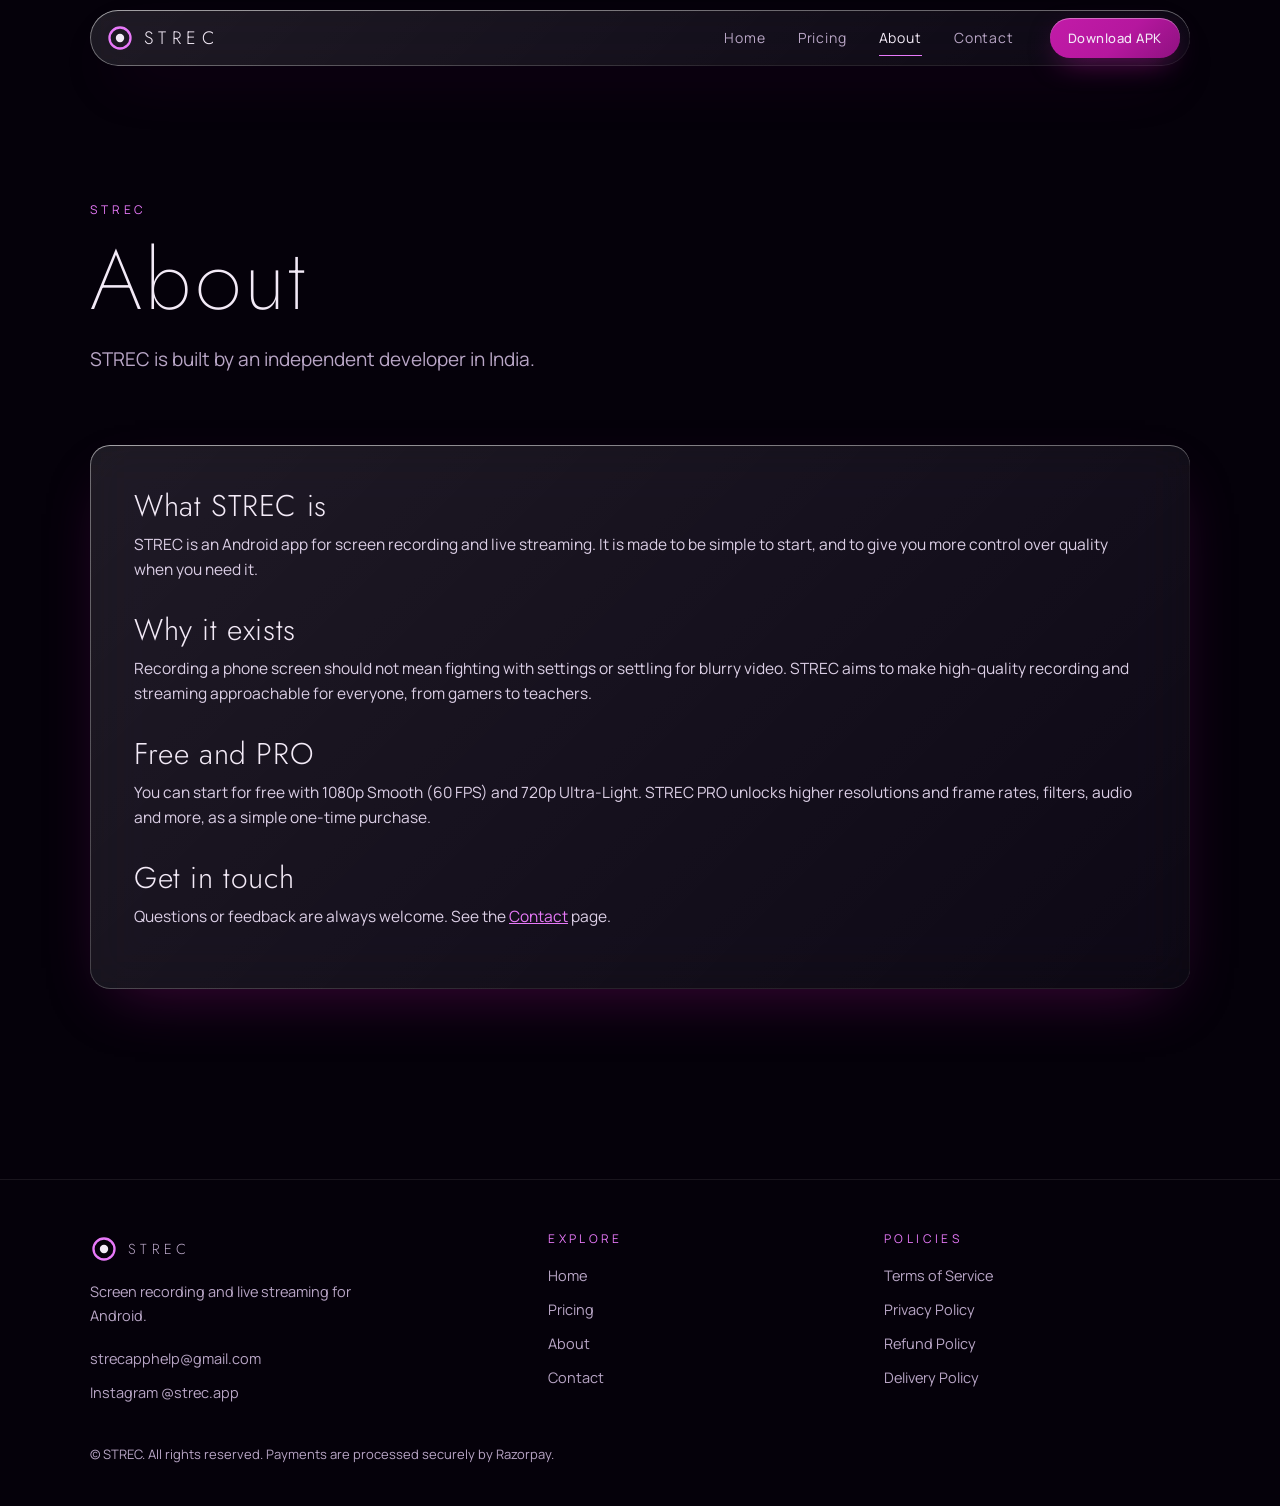
==== about.html @ 60916a2f "Add files via upload" ====
<!doctype html>
<html lang="en"><head><meta charset="utf-8"><meta name="viewport" content="width=device-width,initial-scale=1,viewport-fit=cover">
<title>About | STREC</title><meta name="description" content="About STREC, an Android screen recorder and live streaming app built by an independent developer in India.">
<meta name="theme-color" content="#05010A"><link rel="icon" href="data:image/svg+xml,%3Csvg xmlns='http://www.w3.org/2000/svg' viewBox='0 0 24 24'%3E%3Crect width='24' height='24' rx='6' fill='%2305010A'/%3E%3Ccircle cx='12' cy='12' r='7' fill='none' stroke='%23E879F9' stroke-width='2'/%3E%3Ccircle cx='12' cy='12' r='2.6' fill='%23F3EAF7'/%3E%3C/svg%3E">
<link rel="preconnect" href="https://fonts.googleapis.com"><link rel="preconnect" href="https://fonts.gstatic.com" crossorigin>
<link href="https://fonts.googleapis.com/css2?family=Jost:wght@200;300;400&family=Manrope:wght@400;500&display=swap" rel="stylesheet">
<link rel="stylesheet" href="style.css"></head><body>
<header class="nav"><div class="nav-in glass"><a class="brand" href="index.html" aria-label="STREC home"><img src="logo.png" alt="" onerror="this.style.display='none';this.nextElementSibling.style.display='block'"><svg class="fb" viewBox="0 0 24 24" aria-hidden="true"><circle cx="12" cy="12" r="9" fill="none" stroke="#E879F9" stroke-width="2"/><circle cx="12" cy="12" r="3.6" fill="#F3EAF7"/></svg><span>STREC</span></a>
<nav class="nav-links" aria-label="Main"><a href="index.html">Home</a><a href="pricing.html">Pricing</a><a href="about.html" aria-current=page>About</a><a href="contact.html">Contact</a></nav>
<a class="btn primary nav-cta" href="https://drive.google.com/file/d/1EqImzIEj4myHIgYVtxPF5uFmVYsRdt_-/view?usp=drivesdk" target="_blank" rel="noopener noreferrer">Download APK</a>
<button class="burger" aria-label="Menu" aria-expanded="false"><span></span><span></span><span></span></button></div></header>
<nav class="menu" aria-label="Menu" aria-hidden="true"><a href="index.html">Home</a><a href="pricing.html">Pricing</a><a href="about.html">About</a><a href="contact.html">Contact</a><a href="terms.html">Terms of Service</a><a href="privacy.html">Privacy Policy</a><a href="refund.html">Refund Policy</a><a href="delivery.html">Delivery Policy</a></nav>
<main>
<div class="page-top"><div class="wrap"><span class="eyebrow">STREC</span><h1>About</h1><p class="lead" style="margin-top:18px">STREC is built by an independent developer in India.</p></div></div>
<section class="s" style="padding-top:20px"><div class="wrap"><div class="panel glass">
<h2>What STREC is</h2><p>STREC is an Android app for screen recording and live streaming. It is made to be simple to start, and to give you more control over quality when you need it.</p>
<h2>Why it exists</h2><p>Recording a phone screen should not mean fighting with settings or settling for blurry video. STREC aims to make high-quality recording and streaming approachable for everyone, from gamers to teachers.</p>
<h2>Free and PRO</h2><p>You can start for free with 1080p Smooth (60 FPS) and 720p Ultra-Light. STREC PRO unlocks higher resolutions and frame rates, filters, audio and more, as a simple one-time purchase.</p>
<h2>Get in touch</h2><p>Questions or feedback are always welcome. See the <a href="contact.html">Contact</a> page.</p>
</div></div></section>
</main>
<footer class="foot"><div class="wrap"><div class="fgrid">
<div><a class="brand" href="index.html"><img src="logo.png" alt="" onerror="this.style.display='none';this.nextElementSibling.style.display='block'"><svg class="fb" viewBox="0 0 24 24" aria-hidden="true"><circle cx="12" cy="12" r="9" fill="none" stroke="#E879F9" stroke-width="2"/><circle cx="12" cy="12" r="3.6" fill="#F3EAF7"/></svg><span>STREC</span></a>
<p class="muted" style="max-width:300px;font-size:14.5px">Screen recording and live streaming for Android.</p>
<a href="mailto:strecapphelp@gmail.com">strecapphelp@gmail.com</a><a href="https://www.instagram.com/strec.app" target="_blank" rel="noopener noreferrer">Instagram @strec.app</a></div>
<div><h4>Explore</h4><a href="index.html">Home</a><a href="pricing.html">Pricing</a><a href="about.html">About</a><a href="contact.html">Contact</a></div><div><h4>Policies</h4><a href="terms.html">Terms of Service</a><a href="privacy.html">Privacy Policy</a><a href="refund.html">Refund Policy</a><a href="delivery.html">Delivery Policy</a></div></div>
<small>© STREC. All rights reserved. Payments are processed securely by Razorpay.</small></div></footer>
<script src="sheets.js"></script><script src="main.js"></script></body></html>
---- style.css ----
:root{
  --bg:#05010A;--plum:#160B20;--mag:#B5179E;--fuch:#E879F9;--text:#F3EAF7;--mut:#B9A6C6;
  --ease:cubic-bezier(.2,.8,.2,1);--r:20px;
}
*{box-sizing:border-box;-webkit-tap-highlight-color:transparent}
html{background:var(--bg);-webkit-text-size-adjust:100%}
body{margin:0;background:var(--bg);color:var(--text);font-family:'Manrope',system-ui,sans-serif;font-size:16px;line-height:1.65;overflow-x:hidden;min-height:100dvh}
body::before{content:"";position:fixed;inset:0;z-index:-1;pointer-events:none;
  background:radial-gradient(60vmax 40vmax at 85% 8%,rgba(181,23,158,.12),transparent 60%),radial-gradient(50vmax 40vmax at 8% 90%,rgba(232,121,249,.07),transparent 60%)}
a{color:inherit}
img,svg,video{max-width:100%}
h1,h2,h3{font-family:'Jost',sans-serif;font-weight:300;margin:0;line-height:1.1;letter-spacing:.02em}
p{margin:0 0 1em}
:focus-visible{outline:2px solid var(--fuch);outline-offset:3px;border-radius:8px}
.wrap{width:min(1100px,100% - 32px);margin-inline:auto}
.sr{position:absolute;width:1px;height:1px;overflow:hidden;clip:rect(0 0 0 0)}
.eyebrow{font-size:12px;letter-spacing:.32em;text-transform:uppercase;color:var(--fuch);margin-bottom:14px;display:block}
.muted{color:var(--mut)}

/* glass */
.glass{position:relative;background:linear-gradient(135deg,rgba(255,255,255,.10),rgba(255,255,255,.03));
  -webkit-backdrop-filter:blur(22px) saturate(160%);backdrop-filter:blur(22px) saturate(160%);
  border-radius:var(--r);
  box-shadow:inset 0 1px 0 rgba(255,255,255,.35),inset 0 -1px 0 rgba(255,255,255,.05),0 24px 60px -24px rgba(181,23,158,.35)}
.glass::before{content:"";position:absolute;inset:0;border-radius:inherit;padding:1px;pointer-events:none;
  background:linear-gradient(135deg,rgba(255,255,255,.38),rgba(255,255,255,.04) 60%);
  -webkit-mask:linear-gradient(#000 0 0) content-box,linear-gradient(#000 0 0);-webkit-mask-composite:xor;mask-composite:exclude}
.glass::after{content:"";position:absolute;inset:0;border-radius:inherit;pointer-events:none;opacity:0;transition:opacity .4s;
  background:radial-gradient(240px circle at var(--mx,50%) var(--my,0%),rgba(255,255,255,.16),transparent 60%)}
.glass:hover::after{opacity:1}
@supports not ((backdrop-filter:blur(1px)) or (-webkit-backdrop-filter:blur(1px))){
  .glass{background:rgba(30,15,44,.92)}
}

/* buttons */
.btn{position:relative;overflow:hidden;display:inline-flex;align-items:center;justify-content:center;gap:10px;
  min-height:46px;padding:12px 26px;border:0;border-radius:999px;color:var(--text);font:500 15px/1 'Manrope',sans-serif;
  letter-spacing:.04em;text-decoration:none;cursor:pointer;background:transparent;
  transition:transform .35s var(--ease),box-shadow .35s var(--ease);touch-action:manipulation;user-select:none}
.btn.glass{border-radius:999px}
.btn.primary{background:linear-gradient(135deg,#C21BA8,var(--mag) 55%,#8E1180);box-shadow:0 10px 30px -10px rgba(181,23,158,.7),inset 0 1px 0 rgba(255,255,255,.35)}
.btn.primary::before{display:none}
.btn::after{content:"";position:absolute;top:0;bottom:0;left:-60%;width:40%;pointer-events:none;
  background:linear-gradient(100deg,transparent,rgba(255,255,255,.28),transparent);transform:skewX(-20deg);transition:left .8s var(--ease)}
.btn:hover::after{left:130%;opacity:1}
.btn:active{transform:scale(.95);box-shadow:0 0 28px rgba(232,121,249,.45),inset 0 0 18px rgba(232,121,249,.25)}
.btn.pop{animation:pop .45s var(--ease)}
@keyframes pop{0%{transform:scale(.95)}60%{transform:scale(1.04)}100%{transform:scale(1)}}
.ripple{position:absolute;border-radius:50%;pointer-events:none;transform:scale(0);opacity:.55;
  background:radial-gradient(circle,rgba(232,121,249,.9),rgba(181,23,158,0) 70%);animation:rip .7s ease-out forwards}
@keyframes rip{to{transform:scale(1);opacity:0}}

/* nav */
.nav{position:fixed;z-index:50;top:max(10px,env(safe-area-inset-top));left:0;right:0;pointer-events:none}
.nav-in{pointer-events:auto;width:min(1100px,100% - 20px);margin-inline:auto;display:flex;align-items:center;gap:14px;
  padding:8px 10px 8px 16px;border-radius:999px}
.brand{display:flex;align-items:center;gap:10px;text-decoration:none;font:300 18px 'Jost',sans-serif;letter-spacing:.3em}
.brand img,.brand svg{width:28px;height:28px;object-fit:contain;flex:none}
.brand .fb{display:none}
.nav-links{display:none;margin-left:auto;gap:4px}
.nav-links a{position:relative;padding:8px 14px;text-decoration:none;font-size:14px;letter-spacing:.06em;color:var(--mut);transition:color .3s}
.nav-links a::after{content:"";position:absolute;left:var(--ox,50%);right:var(--ox2,50%);bottom:2px;height:1px;background:var(--fuch);transition:left .4s var(--ease),right .4s var(--ease)}
.nav-links a:hover,.nav-links a[aria-current=page]{color:var(--text)}
.nav-links a:hover::after,.nav-links a[aria-current=page]::after{left:14px;right:14px}
.nav-cta{margin-left:auto;min-height:40px;padding:10px 18px;font-size:13px}
.burger{width:44px;height:44px;border:0;background:transparent;cursor:pointer;position:relative;border-radius:50%;flex:none}
.burger span{position:absolute;left:12px;right:12px;height:1.5px;background:var(--text);transition:transform .45s var(--ease),opacity .3s}
.burger span:nth-child(1){top:16px}.burger span:nth-child(2){top:22px}.burger span:nth-child(3){top:28px}
.burger[aria-expanded=true] span:nth-child(1){transform:translateY(6px) rotate(45deg)}
.burger[aria-expanded=true] span:nth-child(2){opacity:0}
.burger[aria-expanded=true] span:nth-child(3){transform:translateY(-6px) rotate(-45deg)}
.menu{position:fixed;inset:0;z-index:40;display:flex;flex-direction:column;justify-content:center;align-items:center;gap:6px;
  background:rgba(5,1,10,.72);-webkit-backdrop-filter:blur(24px);backdrop-filter:blur(24px);
  opacity:0;visibility:hidden;transition:opacity .4s,visibility .4s}
.menu.open{opacity:1;visibility:visible}
.menu a{font:200 clamp(30px,8vw,46px) 'Jost',sans-serif;letter-spacing:.08em;text-decoration:none;padding:8px 20px;
  opacity:0;transform:translateY(18px);transition:opacity .5s var(--ease),transform .5s var(--ease)}
.menu.open a{opacity:1;transform:none}
.menu.open a:nth-child(2){transition-delay:.05s}.menu.open a:nth-child(3){transition-delay:.1s}.menu.open a:nth-child(4){transition-delay:.15s}
.menu.open a:nth-child(5){transition-delay:.2s}.menu.open a:nth-child(6){transition-delay:.25s}.menu.open a:nth-child(7){transition-delay:.3s}.menu.open a:nth-child(8){transition-delay:.35s}
@media (min-width:900px){.nav-links{display:flex}.burger{display:none}.nav-cta{margin-left:8px}}

/* hero */
.hero{position:relative;height:700vh;height:700svh}
.stage{position:sticky;top:0;height:100vh;height:100dvh;overflow:hidden;background:var(--bg)}
.vwrap{position:absolute;inset:0}
#heroVideo{position:absolute;inset:0;width:100%;height:100%;object-fit:cover;object-position:center;background:var(--bg)}
@media (max-aspect-ratio:1/1){
  #heroVideo{inset:auto;left:50%;top:44%;width:190vw;max-width:none;height:auto;aspect-ratio:16/9;object-fit:contain;
    transform:translate(-50%,-50%);-webkit-mask-image:linear-gradient(transparent,#000 18%,#000 82%,transparent);mask-image:linear-gradient(transparent,#000 18%,#000 82%,transparent)}
}
.vig{position:absolute;inset:0;pointer-events:none;
  background:radial-gradient(ellipse at center,transparent 42%,var(--bg) 100%),linear-gradient(to bottom,transparent 55%,rgba(5,1,10,.88) 100%)}
.loadbar{position:absolute;left:0;top:0;height:2px;width:30%;background:linear-gradient(90deg,transparent,var(--fuch),transparent);animation:ld 1.4s linear infinite;z-index:3}
.loadbar.done{display:none}
@keyframes ld{from{transform:translateX(-100%)}to{transform:translateX(340%)}}
.chaps{position:absolute;left:0;right:0;bottom:calc(9dvh + env(safe-area-inset-bottom));padding:0 max(18px,5vw);display:grid;z-index:2}
.chap{grid-area:1/1;align-self:end;max-width:560px;opacity:0;will-change:opacity,transform;text-shadow:0 2px 28px rgba(5,1,10,.95)}
.chap h1{font-size:clamp(46px,11vw,92px);letter-spacing:.2em;font-weight:200;margin-bottom:10px}
.chap h2{font-size:clamp(32px,6.4vw,64px);font-weight:200;margin-bottom:12px}
.chap p{color:var(--mut);font-size:clamp(15px,2.2vw,18px);margin:0 0 18px}
.chap .row{display:flex;flex-wrap:wrap;gap:12px}
.cue{display:inline-flex;flex-direction:column;align-items:flex-start;gap:8px;font-size:11px;letter-spacing:.34em;text-transform:uppercase;color:var(--mut)}
.cue i{display:block;width:1px;height:38px;background:linear-gradient(var(--fuch),transparent);transform-origin:top;animation:cue 1.8s var(--ease) infinite}
@keyframes cue{0%{transform:scaleY(0)}60%{transform:scaleY(1)}100%{transform:scaleY(1);opacity:0}}
@media (max-aspect-ratio:1/1){.chap{text-align:center;margin-inline:auto}.chap .row{justify-content:center}.cue{align-items:center}}
.prog{position:absolute;right:max(10px,2vw);top:50%;height:32vh;width:2px;transform:translateY(-50%);background:rgba(255,255,255,.1);border-radius:2px;z-index:3}
.prog i{position:absolute;left:50%;top:0;width:8px;height:8px;margin-left:-4px;border-radius:50%;background:var(--fuch);box-shadow:0 0 14px var(--fuch)}
/* static fallback */
.hero.static{height:auto}
.hero.static .stage{position:relative;height:auto;min-height:100dvh;display:flex;flex-direction:column;justify-content:flex-end;
  background:var(--bg) var(--poster,none) center/cover no-repeat}
.hero.static .vwrap,.hero.static .prog,.hero.static .loadbar{display:none}
.hero.static .vig{background:linear-gradient(to bottom,rgba(5,1,10,.2),rgba(5,1,10,.9))}
.hero.static .chaps{position:relative;bottom:auto;display:block;padding-top:120px;padding-bottom:60px;z-index:2}
.hero.static .chap{opacity:1!important;transform:none!important;filter:none!important;pointer-events:auto!important;margin-bottom:34px}

/* sections */
section.s{padding:clamp(64px,10vw,130px) 0}
.s h2{font-size:clamp(32px,6vw,64px);font-weight:200;margin-bottom:16px}
.lead{max-width:620px;color:var(--mut);font-size:clamp(16px,2vw,19px)}
.flist{display:grid;gap:12px;margin-top:40px;grid-template-columns:1fr}
@media (min-width:820px){.flist{grid-template-columns:1fr 1fr;gap:14px 18px}}
.frow{width:100%;display:flex;align-items:center;gap:16px;padding:18px 20px;text-align:left;border:0;color:var(--text);font:inherit;cursor:pointer;
  transition:transform .35s var(--ease),filter .35s}
.frow:hover{transform:translateY(-2px);filter:brightness(1.18)}
.frow:hover .ic{transform:rotate(-8deg) scale(1.08)}
.frow:active{transform:scale(.97)}
.frow .ic{flex:none;width:36px;height:36px;display:grid;place-items:center;transition:transform .4s var(--ease);color:var(--fuch)}
.frow .ic svg{width:30px;height:30px;fill:none;stroke:currentColor;stroke-width:1.5;stroke-linecap:round;stroke-linejoin:round}
.frow b{display:block;font:400 17px 'Jost',sans-serif;letter-spacing:.03em;margin-bottom:2px}
.frow small{display:block;color:var(--mut);font-size:13.5px;line-height:1.45}
.frow .chev{margin-left:auto;flex:none;color:var(--mut);width:18px;height:18px;fill:none;stroke:currentColor;stroke-width:1.6}
.freeline{margin-top:26px;color:var(--mut);font-size:14px;letter-spacing:.04em}
.plates{display:grid;gap:18px;margin-top:40px;grid-template-columns:1fr}
@media (min-width:760px){.plates{grid-template-columns:1fr 1fr}}
.plate{padding:clamp(26px,4vw,40px);transition:transform .25s ease-out;transform-style:preserve-3d;will-change:transform}
.plate h3{font-size:22px;font-weight:300;letter-spacing:.08em}
.plate .price{font:200 clamp(56px,9vw,84px) 'Jost',sans-serif;line-height:1;margin:14px 0 4px}
.plate .price sup{font-size:.45em;vertical-align:top;margin-right:4px;color:var(--fuch)}
.badge{display:inline-block;margin:10px 0 0;padding:5px 12px;border-radius:99px;font-size:12px;letter-spacing:.1em;color:#fff;background:linear-gradient(135deg,#C21BA8,#8E1180)}
.plate .btn{margin-top:22px}
.note{font-size:14px;color:var(--mut)}
.get{display:flex;flex-direction:column;gap:18px;align-items:flex-start}
.page-top{padding:clamp(120px,18vw,200px) 0 30px}
.page-top h1{font-size:clamp(40px,8vw,84px);font-weight:200;letter-spacing:.04em}
.panel{padding:clamp(22px,4vw,44px);margin-bottom:22px}
.panel h2{font-size:clamp(22px,3.4vw,30px);font-weight:300;margin:30px 0 10px}
.panel h2:first-child{margin-top:0}
.panel p,.panel li{color:#DCCFE6;font-size:15.5px}
.panel ul{padding-left:20px;margin:0 0 1em}
.panel a{color:var(--fuch)}
.callout{padding:20px 22px;border-radius:16px;background:rgba(181,23,158,.14);border:1px solid rgba(232,121,249,.3);color:var(--text)!important;font-size:17px!important;margin-bottom:1.4em}
.crow{display:flex;align-items:center;gap:16px;padding:22px;text-decoration:none;margin-bottom:14px;transition:transform .35s var(--ease)}
.crow:active{transform:scale(.97)}
.crow:hover{transform:translateY(-2px)}
.crow svg{width:28px;height:28px;fill:none;stroke:var(--fuch);stroke-width:1.5;flex:none}
.crow b{display:block;font:400 18px 'Jost',sans-serif;letter-spacing:.04em}

/* footer */
.foot{border-top:1px solid rgba(255,255,255,.08);padding:50px 0 calc(40px + env(safe-area-inset-bottom));margin-top:40px}
.fgrid{display:grid;gap:30px;grid-template-columns:1fr}
@media (min-width:760px){.fgrid{grid-template-columns:1.4fr 1fr 1fr}}
.foot h4{margin:0 0 12px;font:400 12px 'Manrope';letter-spacing:.28em;text-transform:uppercase;color:var(--fuch)}
.foot a{display:block;text-decoration:none;color:var(--mut);padding:5px 0;font-size:14.5px;transition:color .3s,transform .3s var(--ease)}
.foot a:hover{color:var(--text);transform:translateX(3px)}
.foot .brand{margin-bottom:12px;display:inline-flex}
.foot small{display:block;margin-top:34px;color:var(--mut);font-size:13px}

/* sheet */
.ov{position:fixed;inset:0;z-index:100;display:flex;align-items:center;justify-content:center;padding:16px;
  background:rgba(5,1,10,.55);-webkit-backdrop-filter:blur(14px);backdrop-filter:blur(14px);opacity:0;transition:opacity .35s}
.ov.show{opacity:1}
.sheet{width:min(560px,100%);max-height:70dvh;display:flex;flex-direction:column;overflow:hidden;
  background:linear-gradient(135deg,rgba(60,30,80,.78),rgba(22,11,32,.88))}
.sheet-h{display:flex;align-items:center;gap:12px;padding:18px 18px 10px 24px;touch-action:none}
.sheet-h h3{font-size:22px;flex:1}
.x{width:40px;height:40px;border-radius:50%;border:0;background:rgba(255,255,255,.08);color:var(--text);cursor:pointer;font-size:0;position:relative;transition:transform .3s var(--ease),background .3s}
.x:hover{background:rgba(255,255,255,.16);transform:rotate(90deg)}
.x:active{transform:scale(.85) rotate(90deg)}
.x::before,.x::after{content:"";position:absolute;left:12px;right:12px;top:19px;height:1.5px;background:var(--text);transform:rotate(45deg)}
.x::after{transform:rotate(-45deg)}
.sheet-b{overflow:auto;overscroll-behavior:contain;padding:6px 24px 26px;color:#DCCFE6;font-size:15.5px;scrollbar-width:thin;scrollbar-color:rgba(232,121,249,.4) transparent}
.sheet-b::-webkit-scrollbar{width:5px}.sheet-b::-webkit-scrollbar-thumb{background:rgba(232,121,249,.4);border-radius:4px}
.sheet-b ol{padding-left:20px}.sheet-b li{margin-bottom:8px}
@media (max-width:640px){.ov{align-items:flex-end;padding:0}.sheet{border-radius:26px 26px 0 0;max-height:78dvh}.sheet::before{border-radius:inherit}}
body.lock{overflow:hidden}

@media (prefers-reduced-motion:reduce){
  *,*::before,*::after{animation:none!important;transition-duration:.01ms!important}
}
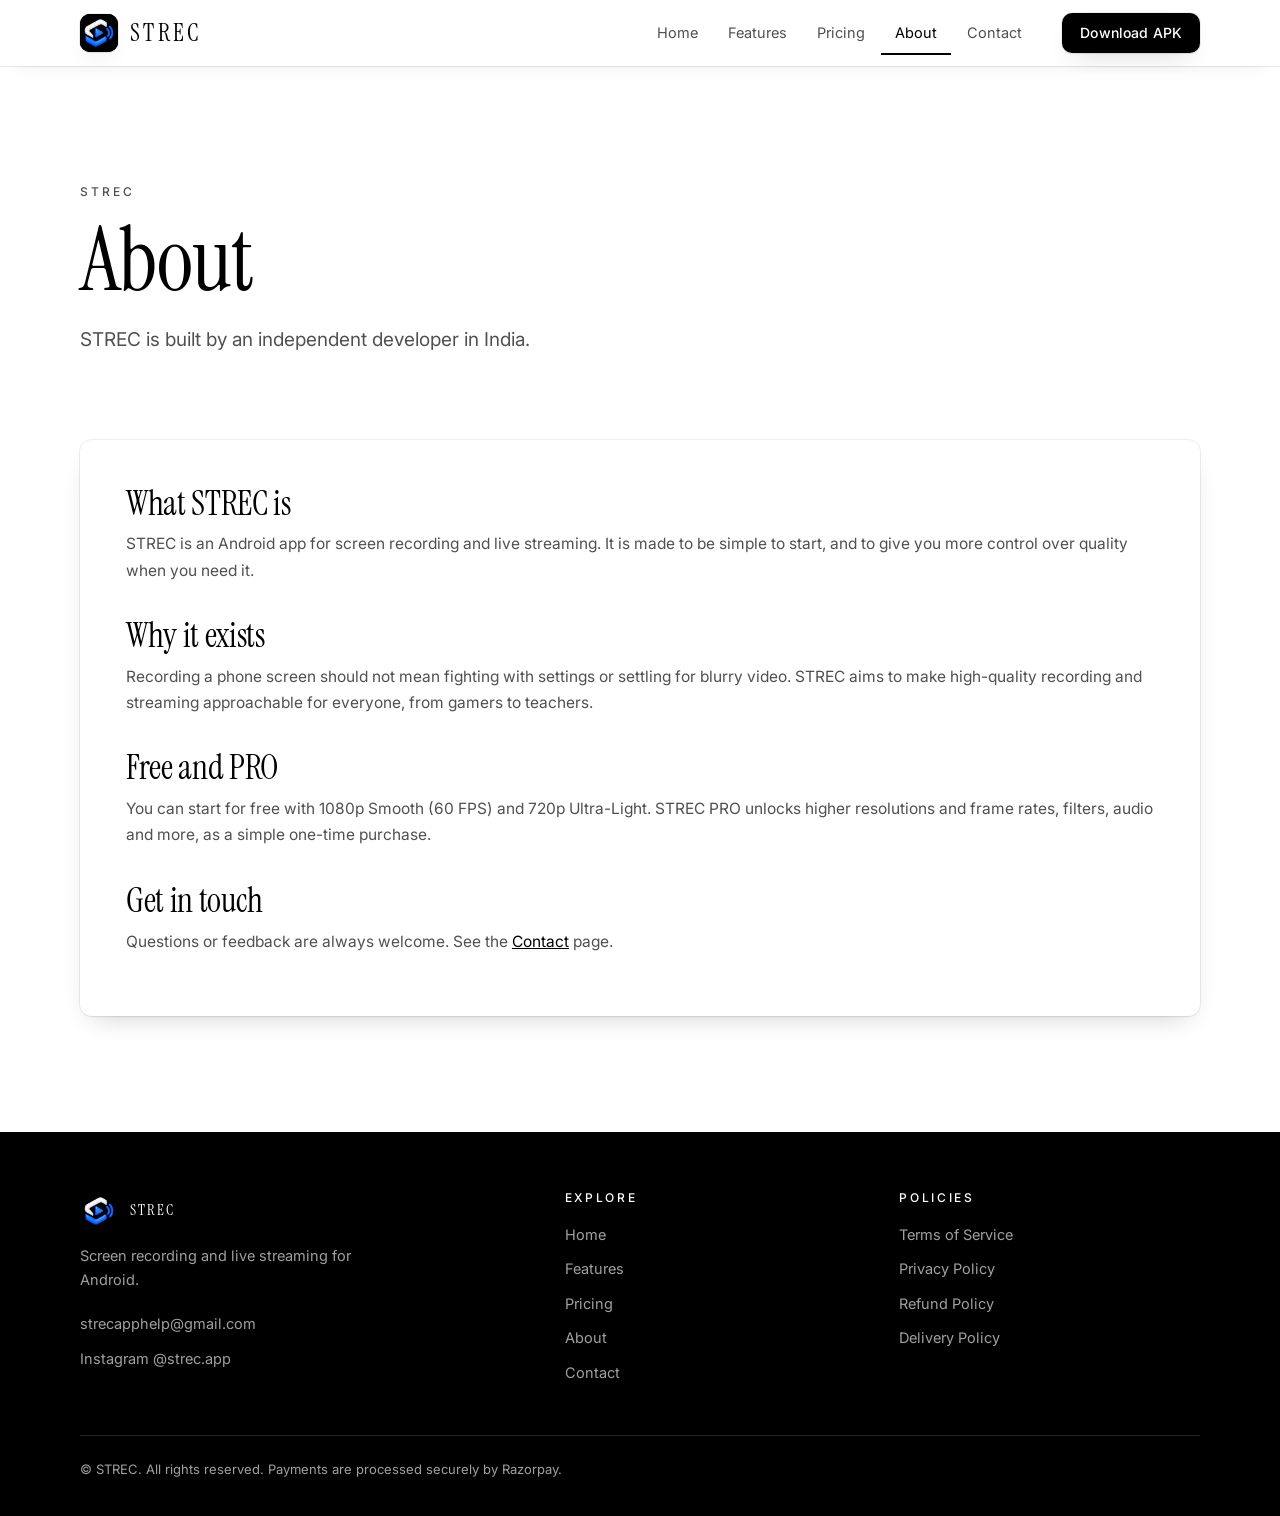
==== commit da2d844b: "Add files via upload" ====
--- a/about.html
+++ b/about.html
@@ -1,28 +1,27 @@
 <!doctype html>
 <html lang="en"><head><meta charset="utf-8"><meta name="viewport" content="width=device-width,initial-scale=1,viewport-fit=cover">
 <title>About | STREC</title><meta name="description" content="About STREC, an Android screen recorder and live streaming app built by an independent developer in India.">
-<meta name="theme-color" content="#05010A"><link rel="icon" href="data:image/svg+xml,%3Csvg xmlns='http://www.w3.org/2000/svg' viewBox='0 0 24 24'%3E%3Crect width='24' height='24' rx='6' fill='%2305010A'/%3E%3Ccircle cx='12' cy='12' r='7' fill='none' stroke='%23E879F9' stroke-width='2'/%3E%3Ccircle cx='12' cy='12' r='2.6' fill='%23F3EAF7'/%3E%3C/svg%3E">
+<meta name="theme-color" content="#000000"><link rel="icon" type="image/png" href="favicon.png"><link rel="apple-touch-icon" href="logo.png">
 <link rel="preconnect" href="https://fonts.googleapis.com"><link rel="preconnect" href="https://fonts.gstatic.com" crossorigin>
-<link href="https://fonts.googleapis.com/css2?family=Jost:wght@200;300;400&family=Manrope:wght@400;500&display=swap" rel="stylesheet">
+<link href="https://fonts.googleapis.com/css2?family=Instrument+Serif:ital@0;1&family=Inter:wght@400;500&display=swap" rel="stylesheet">
 <link rel="stylesheet" href="style.css"></head><body>
-<header class="nav"><div class="nav-in glass"><a class="brand" href="index.html" aria-label="STREC home"><img src="logo.png" alt="" onerror="this.style.display='none';this.nextElementSibling.style.display='block'"><svg class="fb" viewBox="0 0 24 24" aria-hidden="true"><circle cx="12" cy="12" r="9" fill="none" stroke="#E879F9" stroke-width="2"/><circle cx="12" cy="12" r="3.6" fill="#F3EAF7"/></svg><span>STREC</span></a>
-<nav class="nav-links" aria-label="Main"><a href="index.html">Home</a><a href="pricing.html">Pricing</a><a href="about.html" aria-current=page>About</a><a href="contact.html">Contact</a></nav>
-<a class="btn primary nav-cta" href="https://drive.google.com/file/d/1EqImzIEj4myHIgYVtxPF5uFmVYsRdt_-/view?usp=drivesdk" target="_blank" rel="noopener noreferrer">Download APK</a>
-<button class="burger" aria-label="Menu" aria-expanded="false"><span></span><span></span><span></span></button></div></header>
-<nav class="menu" aria-label="Menu" aria-hidden="true"><a href="index.html">Home</a><a href="pricing.html">Pricing</a><a href="about.html">About</a><a href="contact.html">Contact</a><a href="terms.html">Terms of Service</a><a href="privacy.html">Privacy Policy</a><a href="refund.html">Refund Policy</a><a href="delivery.html">Delivery Policy</a></nav>
+<header class="hd"><div class="hd-in"><a class="brand" href="index.html" aria-label="STREC home"><span class="lt"><img src="logo.png" alt="STREC logo" width="38" height="38"></span><span>STREC</span></a>
+<nav class="nav" aria-label="Main"><a href="index.html">Home</a><a href="features.html">Features</a><a href="pricing.html">Pricing</a><a href="about.html" aria-current=page>About</a><a href="contact.html">Contact</a></nav>
+<a class="btn sm" href="https://drive.google.com/file/d/1EqImzIEj4myHIgYVtxPF5uFmVYsRdt_-/view?usp=drivesdk" target="_blank" rel="noopener noreferrer">Download APK</a>
+<button class="burger" type="button" aria-label="Menu" aria-expanded="false"><i></i><i></i><i></i></button></div>
+<nav class="mnav" aria-label="Menu"><a href="index.html">Home</a><a href="features.html">Features</a><a href="pricing.html">Pricing</a><a href="about.html">About</a><a href="contact.html">Contact</a><div class="sub"><a href="terms.html">Terms of Service</a><a href="privacy.html">Privacy Policy</a><a href="refund.html">Refund Policy</a><a href="delivery.html">Delivery Policy</a></div></nav></header>
 <main>
-<div class="page-top"><div class="wrap"><span class="eyebrow">STREC</span><h1>About</h1><p class="lead" style="margin-top:18px">STREC is built by an independent developer in India.</p></div></div>
-<section class="s" style="padding-top:20px"><div class="wrap"><div class="panel glass">
+<section class="ptop"><div class="wrap"><span class="eyebrow">STREC</span><h1>About</h1><p class="lead">STREC is built by an independent developer in India.</p></div></section>
+<section class="s" style="padding-top:20px"><div class="wrap"><div class="panel">
 <h2>What STREC is</h2><p>STREC is an Android app for screen recording and live streaming. It is made to be simple to start, and to give you more control over quality when you need it.</p>
 <h2>Why it exists</h2><p>Recording a phone screen should not mean fighting with settings or settling for blurry video. STREC aims to make high-quality recording and streaming approachable for everyone, from gamers to teachers.</p>
 <h2>Free and PRO</h2><p>You can start for free with 1080p Smooth (60 FPS) and 720p Ultra-Light. STREC PRO unlocks higher resolutions and frame rates, filters, audio and more, as a simple one-time purchase.</p>
 <h2>Get in touch</h2><p>Questions or feedback are always welcome. See the <a href="contact.html">Contact</a> page.</p>
 </div></div></section>
 </main>
-<footer class="foot"><div class="wrap"><div class="fgrid">
-<div><a class="brand" href="index.html"><img src="logo.png" alt="" onerror="this.style.display='none';this.nextElementSibling.style.display='block'"><svg class="fb" viewBox="0 0 24 24" aria-hidden="true"><circle cx="12" cy="12" r="9" fill="none" stroke="#E879F9" stroke-width="2"/><circle cx="12" cy="12" r="3.6" fill="#F3EAF7"/></svg><span>STREC</span></a>
-<p class="muted" style="max-width:300px;font-size:14.5px">Screen recording and live streaming for Android.</p>
+<footer class="ft dark"><div class="wrap"><div class="fg">
+<div><a class="brand" href="index.html" aria-label="STREC home"><span class="lt"><img src="logo.png" alt="STREC logo" width="38" height="38"></span><span>STREC</span></a><p>Screen recording and live streaming for Android.</p>
 <a href="mailto:strecapphelp@gmail.com">strecapphelp@gmail.com</a><a href="https://www.instagram.com/strec.app" target="_blank" rel="noopener noreferrer">Instagram @strec.app</a></div>
-<div><h4>Explore</h4><a href="index.html">Home</a><a href="pricing.html">Pricing</a><a href="about.html">About</a><a href="contact.html">Contact</a></div><div><h4>Policies</h4><a href="terms.html">Terms of Service</a><a href="privacy.html">Privacy Policy</a><a href="refund.html">Refund Policy</a><a href="delivery.html">Delivery Policy</a></div></div>
+<div><h4>Explore</h4><a href="index.html">Home</a><a href="features.html">Features</a><a href="pricing.html">Pricing</a><a href="about.html">About</a><a href="contact.html">Contact</a></div><div><h4>Policies</h4><a href="terms.html">Terms of Service</a><a href="privacy.html">Privacy Policy</a><a href="refund.html">Refund Policy</a><a href="delivery.html">Delivery Policy</a></div></div>
 <small>© STREC. All rights reserved. Payments are processed securely by Razorpay.</small></div></footer>
-<script src="sheets.js"></script><script src="main.js"></script></body></html>+<script src="main.js"></script></body></html>
--- a/style.css
+++ b/style.css
@@ -1,191 +1,179 @@
 :root{
-  --bg:#05010A;--plum:#160B20;--mag:#B5179E;--fuch:#E879F9;--text:#F3EAF7;--mut:#B9A6C6;
-  --ease:cubic-bezier(.2,.8,.2,1);--r:20px;
+  --w:#FFFFFF;--k:#000000;--g1:#F0F0F0;--g2:#A0A0A0;--g3:#505050;
+  --line:rgba(0,0,0,.09);--lineD:rgba(255,255,255,.14);
+  --sh:0 0 0 1px rgba(0,0,0,.06),0 1px 2px rgba(0,0,0,.05),0 12px 26px -12px rgba(0,0,0,.2);
+  --shH:0 0 0 1px rgba(0,0,0,.09),0 2px 4px rgba(0,0,0,.06),0 18px 34px -14px rgba(0,0,0,.28);
+  --shD:0 0 0 1px rgba(255,255,255,.12),0 1px 2px rgba(0,0,0,.5),0 14px 30px -14px rgba(0,0,0,.9);
+  --r:12px;
+  --serif:'Instrument Serif','Cormorant Garamond',Georgia,'Times New Roman',serif;
+  --sans:'Inter',system-ui,-apple-system,'Segoe UI',Roboto,Arial,sans-serif;
 }
 *{box-sizing:border-box;-webkit-tap-highlight-color:transparent}
-html{background:var(--bg);-webkit-text-size-adjust:100%}
-body{margin:0;background:var(--bg);color:var(--text);font-family:'Manrope',system-ui,sans-serif;font-size:16px;line-height:1.65;overflow-x:hidden;min-height:100dvh}
-body::before{content:"";position:fixed;inset:0;z-index:-1;pointer-events:none;
-  background:radial-gradient(60vmax 40vmax at 85% 8%,rgba(181,23,158,.12),transparent 60%),radial-gradient(50vmax 40vmax at 8% 90%,rgba(232,121,249,.07),transparent 60%)}
+html{background:var(--w);-webkit-text-size-adjust:100%;scroll-behavior:smooth}
+body{margin:0;background:var(--w);color:var(--g3);font:400 16px/1.7 var(--sans);-webkit-font-smoothing:antialiased;text-rendering:optimizeLegibility;overflow-x:hidden;min-height:100dvh}
+img,svg{max-width:100%}
 a{color:inherit}
-img,svg,video{max-width:100%}
-h1,h2,h3{font-family:'Jost',sans-serif;font-weight:300;margin:0;line-height:1.1;letter-spacing:.02em}
 p{margin:0 0 1em}
-:focus-visible{outline:2px solid var(--fuch);outline-offset:3px;border-radius:8px}
-.wrap{width:min(1100px,100% - 32px);margin-inline:auto}
+h1,h2,h3,h4{margin:0;color:var(--k);font-family:var(--serif);font-weight:400;line-height:1.05;letter-spacing:-.01em}
+:focus-visible{outline:2px solid var(--k);outline-offset:3px;border-radius:6px}
+.dark :focus-visible{outline-color:var(--w)}
+.wrap{width:min(1120px,100% - 40px);margin-inline:auto}
 .sr{position:absolute;width:1px;height:1px;overflow:hidden;clip:rect(0 0 0 0)}
-.eyebrow{font-size:12px;letter-spacing:.32em;text-transform:uppercase;color:var(--fuch);margin-bottom:14px;display:block}
-.muted{color:var(--mut)}
+.eyebrow{display:block;margin-bottom:16px;font:500 12px/1 var(--sans);letter-spacing:.24em;text-transform:uppercase;color:var(--g3)}
+.dark .eyebrow{color:var(--g2)}
 
-/* glass */
-.glass{position:relative;background:linear-gradient(135deg,rgba(255,255,255,.10),rgba(255,255,255,.03));
-  -webkit-backdrop-filter:blur(22px) saturate(160%);backdrop-filter:blur(22px) saturate(160%);
-  border-radius:var(--r);
-  box-shadow:inset 0 1px 0 rgba(255,255,255,.35),inset 0 -1px 0 rgba(255,255,255,.05),0 24px 60px -24px rgba(181,23,158,.35)}
-.glass::before{content:"";position:absolute;inset:0;border-radius:inherit;padding:1px;pointer-events:none;
-  background:linear-gradient(135deg,rgba(255,255,255,.38),rgba(255,255,255,.04) 60%);
-  -webkit-mask:linear-gradient(#000 0 0) content-box,linear-gradient(#000 0 0);-webkit-mask-composite:xor;mask-composite:exclude}
-.glass::after{content:"";position:absolute;inset:0;border-radius:inherit;pointer-events:none;opacity:0;transition:opacity .4s;
-  background:radial-gradient(240px circle at var(--mx,50%) var(--my,0%),rgba(255,255,255,.16),transparent 60%)}
-.glass:hover::after{opacity:1}
-@supports not ((backdrop-filter:blur(1px)) or (-webkit-backdrop-filter:blur(1px))){
-  .glass{background:rgba(30,15,44,.92)}
-}
+/* logo tile: always black behind the logo */
+.lt{display:inline-block;flex:none;width:38px;height:38px;border-radius:10px;background:var(--k);overflow:hidden;box-shadow:var(--sh);line-height:0}
+.lt img{width:100%;height:100%;object-fit:contain;display:block;background:var(--k)}
+.lt.xl{width:96px;height:96px;border-radius:24px;box-shadow:var(--shD)}
 
 /* buttons */
-.btn{position:relative;overflow:hidden;display:inline-flex;align-items:center;justify-content:center;gap:10px;
-  min-height:46px;padding:12px 26px;border:0;border-radius:999px;color:var(--text);font:500 15px/1 'Manrope',sans-serif;
-  letter-spacing:.04em;text-decoration:none;cursor:pointer;background:transparent;
-  transition:transform .35s var(--ease),box-shadow .35s var(--ease);touch-action:manipulation;user-select:none}
-.btn.glass{border-radius:999px}
-.btn.primary{background:linear-gradient(135deg,#C21BA8,var(--mag) 55%,#8E1180);box-shadow:0 10px 30px -10px rgba(181,23,158,.7),inset 0 1px 0 rgba(255,255,255,.35)}
-.btn.primary::before{display:none}
-.btn::after{content:"";position:absolute;top:0;bottom:0;left:-60%;width:40%;pointer-events:none;
-  background:linear-gradient(100deg,transparent,rgba(255,255,255,.28),transparent);transform:skewX(-20deg);transition:left .8s var(--ease)}
-.btn:hover::after{left:130%;opacity:1}
-.btn:active{transform:scale(.95);box-shadow:0 0 28px rgba(232,121,249,.45),inset 0 0 18px rgba(232,121,249,.25)}
-.btn.pop{animation:pop .45s var(--ease)}
-@keyframes pop{0%{transform:scale(.95)}60%{transform:scale(1.04)}100%{transform:scale(1)}}
-.ripple{position:absolute;border-radius:50%;pointer-events:none;transform:scale(0);opacity:.55;
-  background:radial-gradient(circle,rgba(232,121,249,.9),rgba(181,23,158,0) 70%);animation:rip .7s ease-out forwards}
-@keyframes rip{to{transform:scale(1);opacity:0}}
+.btn{white-space:nowrap;display:inline-flex;align-items:center;justify-content:center;gap:10px;min-height:48px;padding:13px 26px;border:0;border-radius:10px;
+  font:500 15px/1 var(--sans);letter-spacing:.01em;text-decoration:none;cursor:pointer;touch-action:manipulation;
+  background:var(--k);color:var(--w);box-shadow:var(--sh);transition:transform .2s ease,box-shadow .2s ease,background .2s}
+.btn:hover{transform:translateY(-1px);box-shadow:var(--shH)}
+.btn:active{transform:translateY(0) scale(.98);box-shadow:var(--sh)}
+.btn.alt{background:var(--w);color:var(--k)}
+.btn.line{background:transparent;color:var(--k);box-shadow:inset 0 0 0 1px rgba(0,0,0,.28)}
+.btn.line:hover{background:var(--g1)}
+.dark .btn{background:var(--w);color:var(--k);box-shadow:var(--shD)}
+.dark .btn.line{background:transparent;color:var(--w);box-shadow:inset 0 0 0 1px rgba(255,255,255,.35)}
+.dark .btn.line:hover{background:rgba(255,255,255,.08)}
+.btn.sm{min-height:40px;padding:10px 18px;font-size:14px}
 
-/* nav */
-.nav{position:fixed;z-index:50;top:max(10px,env(safe-area-inset-top));left:0;right:0;pointer-events:none}
-.nav-in{pointer-events:auto;width:min(1100px,100% - 20px);margin-inline:auto;display:flex;align-items:center;gap:14px;
-  padding:8px 10px 8px 16px;border-radius:999px}
-.brand{display:flex;align-items:center;gap:10px;text-decoration:none;font:300 18px 'Jost',sans-serif;letter-spacing:.3em}
-.brand img,.brand svg{width:28px;height:28px;object-fit:contain;flex:none}
-.brand .fb{display:none}
-.nav-links{display:none;margin-left:auto;gap:4px}
-.nav-links a{position:relative;padding:8px 14px;text-decoration:none;font-size:14px;letter-spacing:.06em;color:var(--mut);transition:color .3s}
-.nav-links a::after{content:"";position:absolute;left:var(--ox,50%);right:var(--ox2,50%);bottom:2px;height:1px;background:var(--fuch);transition:left .4s var(--ease),right .4s var(--ease)}
-.nav-links a:hover,.nav-links a[aria-current=page]{color:var(--text)}
-.nav-links a:hover::after,.nav-links a[aria-current=page]::after{left:14px;right:14px}
-.nav-cta{margin-left:auto;min-height:40px;padding:10px 18px;font-size:13px}
-.burger{width:44px;height:44px;border:0;background:transparent;cursor:pointer;position:relative;border-radius:50%;flex:none}
-.burger span{position:absolute;left:12px;right:12px;height:1.5px;background:var(--text);transition:transform .45s var(--ease),opacity .3s}
-.burger span:nth-child(1){top:16px}.burger span:nth-child(2){top:22px}.burger span:nth-child(3){top:28px}
-.burger[aria-expanded=true] span:nth-child(1){transform:translateY(6px) rotate(45deg)}
-.burger[aria-expanded=true] span:nth-child(2){opacity:0}
-.burger[aria-expanded=true] span:nth-child(3){transform:translateY(-6px) rotate(-45deg)}
-.menu{position:fixed;inset:0;z-index:40;display:flex;flex-direction:column;justify-content:center;align-items:center;gap:6px;
-  background:rgba(5,1,10,.72);-webkit-backdrop-filter:blur(24px);backdrop-filter:blur(24px);
-  opacity:0;visibility:hidden;transition:opacity .4s,visibility .4s}
-.menu.open{opacity:1;visibility:visible}
-.menu a{font:200 clamp(30px,8vw,46px) 'Jost',sans-serif;letter-spacing:.08em;text-decoration:none;padding:8px 20px;
-  opacity:0;transform:translateY(18px);transition:opacity .5s var(--ease),transform .5s var(--ease)}
-.menu.open a{opacity:1;transform:none}
-.menu.open a:nth-child(2){transition-delay:.05s}.menu.open a:nth-child(3){transition-delay:.1s}.menu.open a:nth-child(4){transition-delay:.15s}
-.menu.open a:nth-child(5){transition-delay:.2s}.menu.open a:nth-child(6){transition-delay:.25s}.menu.open a:nth-child(7){transition-delay:.3s}.menu.open a:nth-child(8){transition-delay:.35s}
-@media (min-width:900px){.nav-links{display:flex}.burger{display:none}.nav-cta{margin-left:8px}}
+/* header */
+.hd{position:sticky;top:0;z-index:30;background:rgba(255,255,255,.96);box-shadow:0 1px 0 var(--line),0 8px 24px -16px rgba(0,0,0,.16)}
+.hd-in{width:min(1120px,100% - 40px);margin-inline:auto;display:flex;align-items:center;gap:18px;min-height:66px}
+.brand{display:flex;align-items:center;gap:12px;text-decoration:none;color:var(--k);font:400 24px/1 var(--serif);letter-spacing:.14em}
+.nav{display:none;margin-left:auto;gap:2px}
+.nav a{padding:10px 14px;font-size:14.5px;text-decoration:none;color:var(--g3);border-radius:8px;transition:color .2s,background .2s}
+.nav a:hover{color:var(--k);background:var(--g1)}
+.nav a[aria-current=page]{color:var(--k);box-shadow:inset 0 -2px 0 var(--k);border-radius:0}
+.hd .btn{margin-left:auto}
+.burger{width:44px;height:44px;border:0;border-radius:10px;background:var(--g1);cursor:pointer;position:relative;flex:none;box-shadow:var(--sh)}
+.burger i{position:absolute;left:13px;right:13px;height:1.5px;background:var(--k);transition:transform .25s,opacity .2s}
+.burger i:nth-child(1){top:16px}.burger i:nth-child(2){top:21px}.burger i:nth-child(3){top:26px}
+.burger[aria-expanded=true] i:nth-child(1){transform:translateY(5px) rotate(45deg)}
+.burger[aria-expanded=true] i:nth-child(2){opacity:0}
+.burger[aria-expanded=true] i:nth-child(3){transform:translateY(-5px) rotate(-45deg)}
+.mnav{display:none;background:var(--w);border-top:1px solid var(--line);padding:8px 20px 18px}
+.mnav.open{display:block}
+.mnav a{display:block;padding:13px 4px;text-decoration:none;color:var(--k);font:400 22px var(--serif);border-bottom:1px solid var(--line)}
+.mnav .sub a{font:400 15px var(--sans);color:var(--g3);padding:10px 4px}
+@media (min-width:900px){.nav{display:flex}.burger,.mnav{display:none!important}.hd .btn{margin-left:8px}}
+
+/* sections */
+.dark{background:var(--k);color:var(--g2)}
+.dark h1,.dark h2,.dark h3,.dark h4{color:var(--w)}
+.grey{background:var(--g1)}
+section.s{padding:clamp(64px,9vw,120px) 0}
+.s h2{font-size:clamp(34px,5.4vw,60px);margin-bottom:18px}
+.lead{max-width:640px;font-size:clamp(16px,2vw,19px);color:var(--g3)}
+.dark .lead{color:var(--g2)}
 
 /* hero */
-.hero{position:relative;height:700vh;height:700svh}
-.stage{position:sticky;top:0;height:100vh;height:100dvh;overflow:hidden;background:var(--bg)}
-.vwrap{position:absolute;inset:0}
-#heroVideo{position:absolute;inset:0;width:100%;height:100%;object-fit:cover;object-position:center;background:var(--bg)}
-@media (max-aspect-ratio:1/1){
-  #heroVideo{inset:auto;left:50%;top:44%;width:190vw;max-width:none;height:auto;aspect-ratio:16/9;object-fit:contain;
-    transform:translate(-50%,-50%);-webkit-mask-image:linear-gradient(transparent,#000 18%,#000 82%,transparent);mask-image:linear-gradient(transparent,#000 18%,#000 82%,transparent)}
-}
-.vig{position:absolute;inset:0;pointer-events:none;
-  background:radial-gradient(ellipse at center,transparent 42%,var(--bg) 100%),linear-gradient(to bottom,transparent 55%,rgba(5,1,10,.88) 100%)}
-.loadbar{position:absolute;left:0;top:0;height:2px;width:30%;background:linear-gradient(90deg,transparent,var(--fuch),transparent);animation:ld 1.4s linear infinite;z-index:3}
-.loadbar.done{display:none}
-@keyframes ld{from{transform:translateX(-100%)}to{transform:translateX(340%)}}
-.chaps{position:absolute;left:0;right:0;bottom:calc(9dvh + env(safe-area-inset-bottom));padding:0 max(18px,5vw);display:grid;z-index:2}
-.chap{grid-area:1/1;align-self:end;max-width:560px;opacity:0;will-change:opacity,transform;text-shadow:0 2px 28px rgba(5,1,10,.95)}
-.chap h1{font-size:clamp(46px,11vw,92px);letter-spacing:.2em;font-weight:200;margin-bottom:10px}
-.chap h2{font-size:clamp(32px,6.4vw,64px);font-weight:200;margin-bottom:12px}
-.chap p{color:var(--mut);font-size:clamp(15px,2.2vw,18px);margin:0 0 18px}
-.chap .row{display:flex;flex-wrap:wrap;gap:12px}
-.cue{display:inline-flex;flex-direction:column;align-items:flex-start;gap:8px;font-size:11px;letter-spacing:.34em;text-transform:uppercase;color:var(--mut)}
-.cue i{display:block;width:1px;height:38px;background:linear-gradient(var(--fuch),transparent);transform-origin:top;animation:cue 1.8s var(--ease) infinite}
-@keyframes cue{0%{transform:scaleY(0)}60%{transform:scaleY(1)}100%{transform:scaleY(1);opacity:0}}
-@media (max-aspect-ratio:1/1){.chap{text-align:center;margin-inline:auto}.chap .row{justify-content:center}.cue{align-items:center}}
-.prog{position:absolute;right:max(10px,2vw);top:50%;height:32vh;width:2px;transform:translateY(-50%);background:rgba(255,255,255,.1);border-radius:2px;z-index:3}
-.prog i{position:absolute;left:50%;top:0;width:8px;height:8px;margin-left:-4px;border-radius:50%;background:var(--fuch);box-shadow:0 0 14px var(--fuch)}
-/* static fallback */
-.hero.static{height:auto}
-.hero.static .stage{position:relative;height:auto;min-height:100dvh;display:flex;flex-direction:column;justify-content:flex-end;
-  background:var(--bg) var(--poster,none) center/cover no-repeat}
-.hero.static .vwrap,.hero.static .prog,.hero.static .loadbar{display:none}
-.hero.static .vig{background:linear-gradient(to bottom,rgba(5,1,10,.2),rgba(5,1,10,.9))}
-.hero.static .chaps{position:relative;bottom:auto;display:block;padding-top:120px;padding-bottom:60px;z-index:2}
-.hero.static .chap{opacity:1!important;transform:none!important;filter:none!important;pointer-events:auto!important;margin-bottom:34px}
+.hero{background:var(--k);color:var(--g2);padding:clamp(56px,10vw,128px) 0 clamp(64px,10vw,120px)}
+.hero h1{color:var(--w);font-size:clamp(46px,9vw,110px);line-height:.98;margin:30px 0 22px;max-width:none}
+.hero p.lead{color:var(--g2);margin-bottom:34px}
+.hero .row{display:flex;flex-wrap:wrap;gap:12px}
+.facts{display:grid;grid-template-columns:repeat(2,1fr);gap:1px;margin-top:clamp(48px,8vw,90px);background:var(--lineD);border-radius:var(--r);overflow:hidden;box-shadow:var(--shD)}
+.facts div{background:var(--k);padding:22px 20px}
+.facts b{display:block;color:var(--w);font:400 clamp(26px,4vw,40px)/1.1 var(--serif);margin-bottom:6px}
+.facts span{font-size:13.5px;color:var(--g2)}
+@media (min-width:760px){.facts{grid-template-columns:repeat(4,1fr)}}
 
-/* sections */
-section.s{padding:clamp(64px,10vw,130px) 0}
-.s h2{font-size:clamp(32px,6vw,64px);font-weight:200;margin-bottom:16px}
-.lead{max-width:620px;color:var(--mut);font-size:clamp(16px,2vw,19px)}
-.flist{display:grid;gap:12px;margin-top:40px;grid-template-columns:1fr}
-@media (min-width:820px){.flist{grid-template-columns:1fr 1fr;gap:14px 18px}}
-.frow{width:100%;display:flex;align-items:center;gap:16px;padding:18px 20px;text-align:left;border:0;color:var(--text);font:inherit;cursor:pointer;
-  transition:transform .35s var(--ease),filter .35s}
-.frow:hover{transform:translateY(-2px);filter:brightness(1.18)}
-.frow:hover .ic{transform:rotate(-8deg) scale(1.08)}
-.frow:active{transform:scale(.97)}
-.frow .ic{flex:none;width:36px;height:36px;display:grid;place-items:center;transition:transform .4s var(--ease);color:var(--fuch)}
-.frow .ic svg{width:30px;height:30px;fill:none;stroke:currentColor;stroke-width:1.5;stroke-linecap:round;stroke-linejoin:round}
-.frow b{display:block;font:400 17px 'Jost',sans-serif;letter-spacing:.03em;margin-bottom:2px}
-.frow small{display:block;color:var(--mut);font-size:13.5px;line-height:1.45}
-.frow .chev{margin-left:auto;flex:none;color:var(--mut);width:18px;height:18px;fill:none;stroke:currentColor;stroke-width:1.6}
-.freeline{margin-top:26px;color:var(--mut);font-size:14px;letter-spacing:.04em}
-.plates{display:grid;gap:18px;margin-top:40px;grid-template-columns:1fr}
-@media (min-width:760px){.plates{grid-template-columns:1fr 1fr}}
-.plate{padding:clamp(26px,4vw,40px);transition:transform .25s ease-out;transform-style:preserve-3d;will-change:transform}
-.plate h3{font-size:22px;font-weight:300;letter-spacing:.08em}
-.plate .price{font:200 clamp(56px,9vw,84px) 'Jost',sans-serif;line-height:1;margin:14px 0 4px}
-.plate .price sup{font-size:.45em;vertical-align:top;margin-right:4px;color:var(--fuch)}
-.badge{display:inline-block;margin:10px 0 0;padding:5px 12px;border-radius:99px;font-size:12px;letter-spacing:.1em;color:#fff;background:linear-gradient(135deg,#C21BA8,#8E1180)}
-.plate .btn{margin-top:22px}
-.note{font-size:14px;color:var(--mut)}
-.get{display:flex;flex-direction:column;gap:18px;align-items:flex-start}
-.page-top{padding:clamp(120px,18vw,200px) 0 30px}
-.page-top h1{font-size:clamp(40px,8vw,84px);font-weight:200;letter-spacing:.04em}
-.panel{padding:clamp(22px,4vw,44px);margin-bottom:22px}
-.panel h2{font-size:clamp(22px,3.4vw,30px);font-weight:300;margin:30px 0 10px}
+/* cards */
+.grid{display:grid;gap:18px;margin-top:44px;grid-template-columns:1fr}
+@media (min-width:700px){.grid.c2,.grid.c3{grid-template-columns:1fr 1fr}}
+@media (min-width:1000px){.grid.c3{grid-template-columns:repeat(3,1fr)}}
+.card{position:relative;background:var(--w);border-radius:var(--r);padding:26px 24px;box-shadow:var(--sh);transition:transform .2s ease,box-shadow .2s ease}
+.card:hover{transform:translateY(-2px);box-shadow:var(--shH)}
+.card .n{display:block;font:500 12px/1 var(--sans);letter-spacing:.2em;color:var(--g2);margin-bottom:18px}
+.card h3{font-size:26px;margin-bottom:10px}
+.card p{font-size:15px;margin:0}
+.card .tag{position:absolute;top:22px;right:22px}
+.tag{display:inline-block;padding:4px 9px;border-radius:6px;background:var(--k);color:var(--w);font:500 10.5px/1 var(--sans);letter-spacing:.16em}
+.dark .tag{background:var(--w);color:var(--k)}
+.dark .card{background:#0B0B0B;box-shadow:var(--shD)}
+.dark .card p{color:var(--g2)}
+.dark .card:hover{box-shadow:0 0 0 1px rgba(255,255,255,.22),0 14px 30px -14px rgba(0,0,0,.9)}
+
+/* spec lists */
+.spec{background:var(--w);border-radius:var(--r);box-shadow:var(--sh);margin-top:44px;overflow:hidden}
+.spec h3{font-size:30px;padding:26px 26px 6px}
+.spec>p{padding:0 26px;margin:0 0 14px;font-size:15px}
+.spec dl{margin:0}
+.spec .row{display:grid;gap:4px;padding:16px 26px;border-top:1px solid var(--line)}
+.spec dt{color:var(--k);font-weight:500;font-size:15.5px;display:flex;align-items:center;gap:10px;flex-wrap:wrap}
+.spec dd{margin:0;font-size:14.5px}
+@media (min-width:820px){.spec .row{grid-template-columns:300px 1fr;gap:24px}}
+
+/* pricing */
+.plans{display:grid;gap:18px;margin-top:44px;grid-template-columns:1fr}
+@media (min-width:760px){.plans{grid-template-columns:1fr 1fr}}
+.plan{background:var(--w);border-radius:var(--r);padding:clamp(28px,4vw,42px);box-shadow:var(--sh);transition:transform .2s,box-shadow .2s}
+.plan:hover{transform:translateY(-2px);box-shadow:var(--shH)}
+.plan h3{font-size:28px}
+.plan .price{font:400 clamp(64px,10vw,92px)/1 var(--serif);color:var(--k);margin:18px 0 6px}
+.plan .price sup{font-size:.4em;vertical-align:top;margin-right:6px;position:relative;top:.35em}
+.plan .days{margin:0 0 14px;font-size:14.5px}
+.plan .save{display:inline-block;margin-bottom:14px;padding:6px 12px;border-radius:6px;background:var(--k);color:var(--w);font:500 12.5px/1 var(--sans);letter-spacing:.06em}
+.plan.feat{background:var(--k);color:var(--g2);box-shadow:var(--shD)}
+.plan.feat h3,.plan.feat .price{color:var(--w)}
+.plan.feat .save{background:var(--w);color:var(--k)}
+.plan.feat .btn{background:var(--w);color:var(--k)}
+.plan .btn{margin-top:14px}
+.note{font-size:14px}
+.tick{list-style:none;padding:0;margin:26px 0 0;display:grid;gap:10px}
+@media (min-width:760px){.tick{grid-template-columns:1fr 1fr;gap:10px 40px}}
+.tick li{padding-left:28px;position:relative;font-size:15px;color:inherit}
+.tick li::before{content:"";position:absolute;left:3px;top:.55em;width:9px;height:5px;border-left:1.8px solid currentColor;border-bottom:1.8px solid currentColor;transform:rotate(-45deg)}
+.tick b{color:var(--k);font-weight:500}.dark .tick b{color:var(--w)}
+
+/* pages */
+.ptop{padding:clamp(64px,10vw,120px) 0 clamp(24px,4vw,44px)}
+.ptop h1{font-size:clamp(44px,8vw,88px)}
+.ptop .lead{margin-top:18px}
+.panel{background:var(--w);border-radius:var(--r);padding:clamp(24px,4vw,46px);box-shadow:var(--sh)}
+.panel h2{font-size:clamp(26px,3.6vw,34px);margin:34px 0 10px}
 .panel h2:first-child{margin-top:0}
-.panel p,.panel li{color:#DCCFE6;font-size:15.5px}
+.panel p,.panel li{font-size:15.5px}
 .panel ul{padding-left:20px;margin:0 0 1em}
-.panel a{color:var(--fuch)}
-.callout{padding:20px 22px;border-radius:16px;background:rgba(181,23,158,.14);border:1px solid rgba(232,121,249,.3);color:var(--text)!important;font-size:17px!important;margin-bottom:1.4em}
-.crow{display:flex;align-items:center;gap:16px;padding:22px;text-decoration:none;margin-bottom:14px;transition:transform .35s var(--ease)}
-.crow:active{transform:scale(.97)}
-.crow:hover{transform:translateY(-2px)}
-.crow svg{width:28px;height:28px;fill:none;stroke:var(--fuch);stroke-width:1.5;flex:none}
-.crow b{display:block;font:400 18px 'Jost',sans-serif;letter-spacing:.04em}
+.panel a{color:var(--k)}
+.callout{padding:22px 24px;border-radius:var(--r);background:var(--k);color:var(--w)!important;font:400 clamp(20px,3vw,26px)/1.35 var(--serif)!important;margin-bottom:1.6em;box-shadow:var(--shD)}
+.crow{display:flex;align-items:center;gap:18px;padding:24px;border-radius:var(--r);background:var(--w);box-shadow:var(--sh);text-decoration:none;margin-bottom:16px;transition:transform .2s,box-shadow .2s}
+.crow:hover{transform:translateY(-2px);box-shadow:var(--shH)}
+.crow:active{transform:scale(.99)}
+.crow svg{width:28px;height:28px;flex:none;fill:none;stroke:var(--k);stroke-width:1.5;stroke-linecap:round;stroke-linejoin:round}
+.crow b{display:block;color:var(--k);font:400 24px var(--serif)}
+.crow span{font-size:15px}
 
 /* footer */
-.foot{border-top:1px solid rgba(255,255,255,.08);padding:50px 0 calc(40px + env(safe-area-inset-bottom));margin-top:40px}
-.fgrid{display:grid;gap:30px;grid-template-columns:1fr}
-@media (min-width:760px){.fgrid{grid-template-columns:1.4fr 1fr 1fr}}
-.foot h4{margin:0 0 12px;font:400 12px 'Manrope';letter-spacing:.28em;text-transform:uppercase;color:var(--fuch)}
-.foot a{display:block;text-decoration:none;color:var(--mut);padding:5px 0;font-size:14.5px;transition:color .3s,transform .3s var(--ease)}
-.foot a:hover{color:var(--text);transform:translateX(3px)}
-.foot .brand{margin-bottom:12px;display:inline-flex}
-.foot small{display:block;margin-top:34px;color:var(--mut);font-size:13px}
+.ft{background:var(--k);color:var(--g2);padding:60px 0 calc(36px + env(safe-area-inset-bottom))}
+.ft .brand{color:var(--w)}
+.fg{display:grid;gap:34px;grid-template-columns:1fr}
+@media (min-width:760px){.fg{grid-template-columns:1.5fr 1fr 1fr}}
+.ft h4{font:500 12px/1 var(--sans);letter-spacing:.22em;text-transform:uppercase;color:var(--w);margin-bottom:14px}
+.ft a{display:block;text-decoration:none;color:var(--g2);padding:5px 0;font-size:14.5px;transition:color .2s}
+.ft a:hover{color:var(--w)}
+.ft .brand{display:inline-flex;margin-bottom:14px;padding:0}
+.ft p{font-size:14.5px;max-width:300px}
+.ft small{display:block;margin-top:44px;padding-top:22px;border-top:1px solid var(--lineD);font-size:13px}
 
 /* sheet */
-.ov{position:fixed;inset:0;z-index:100;display:flex;align-items:center;justify-content:center;padding:16px;
-  background:rgba(5,1,10,.55);-webkit-backdrop-filter:blur(14px);backdrop-filter:blur(14px);opacity:0;transition:opacity .35s}
+.ov{position:fixed;inset:0;z-index:100;display:flex;align-items:center;justify-content:center;padding:16px;background:rgba(0,0,0,.55);opacity:0;transition:opacity .25s}
 .ov.show{opacity:1}
-.sheet{width:min(560px,100%);max-height:70dvh;display:flex;flex-direction:column;overflow:hidden;
-  background:linear-gradient(135deg,rgba(60,30,80,.78),rgba(22,11,32,.88))}
-.sheet-h{display:flex;align-items:center;gap:12px;padding:18px 18px 10px 24px;touch-action:none}
-.sheet-h h3{font-size:22px;flex:1}
-.x{width:40px;height:40px;border-radius:50%;border:0;background:rgba(255,255,255,.08);color:var(--text);cursor:pointer;font-size:0;position:relative;transition:transform .3s var(--ease),background .3s}
-.x:hover{background:rgba(255,255,255,.16);transform:rotate(90deg)}
-.x:active{transform:scale(.85) rotate(90deg)}
-.x::before,.x::after{content:"";position:absolute;left:12px;right:12px;top:19px;height:1.5px;background:var(--text);transform:rotate(45deg)}
+.sheet{width:min(540px,100%);max-height:72dvh;display:flex;flex-direction:column;background:var(--w);border-radius:16px;box-shadow:0 0 0 1px rgba(0,0,0,.08),0 30px 60px -20px rgba(0,0,0,.5);transform:translateY(14px);transition:transform .3s ease;overflow:hidden}
+.ov.show .sheet{transform:none}
+.sheet-h{display:flex;align-items:center;gap:12px;padding:20px 20px 10px 26px}
+.sheet-h h3{flex:1;font-size:30px}
+.x{width:40px;height:40px;border:0;border-radius:10px;background:var(--g1);cursor:pointer;position:relative;font-size:0;box-shadow:var(--sh);transition:transform .15s}
+.x:active{transform:scale(.92)}
+.x::before,.x::after{content:"";position:absolute;left:12px;right:12px;top:19px;height:1.5px;background:var(--k);transform:rotate(45deg)}
 .x::after{transform:rotate(-45deg)}
-.sheet-b{overflow:auto;overscroll-behavior:contain;padding:6px 24px 26px;color:#DCCFE6;font-size:15.5px;scrollbar-width:thin;scrollbar-color:rgba(232,121,249,.4) transparent}
-.sheet-b::-webkit-scrollbar{width:5px}.sheet-b::-webkit-scrollbar-thumb{background:rgba(232,121,249,.4);border-radius:4px}
+.sheet-b{overflow:auto;overscroll-behavior:contain;padding:6px 26px 28px;color:var(--g3);font-size:15.5px}
 .sheet-b ol{padding-left:20px}.sheet-b li{margin-bottom:8px}
-@media (max-width:640px){.ov{align-items:flex-end;padding:0}.sheet{border-radius:26px 26px 0 0;max-height:78dvh}.sheet::before{border-radius:inherit}}
+@media (max-width:640px){.ov{align-items:flex-end;padding:0}.sheet{border-radius:18px 18px 0 0;max-height:80dvh}}
 body.lock{overflow:hidden}
-
-@media (prefers-reduced-motion:reduce){
-  *,*::before,*::after{animation:none!important;transition-duration:.01ms!important}
-}
+@media (prefers-reduced-motion:reduce){*,*::before,*::after{transition:none!important;animation:none!important}html{scroll-behavior:auto}}
+@media (max-width:420px){.hd-in{gap:10px}.brand{font-size:21px;letter-spacing:.1em}.hd .btn.sm{padding:10px 13px;font-size:13px}}
